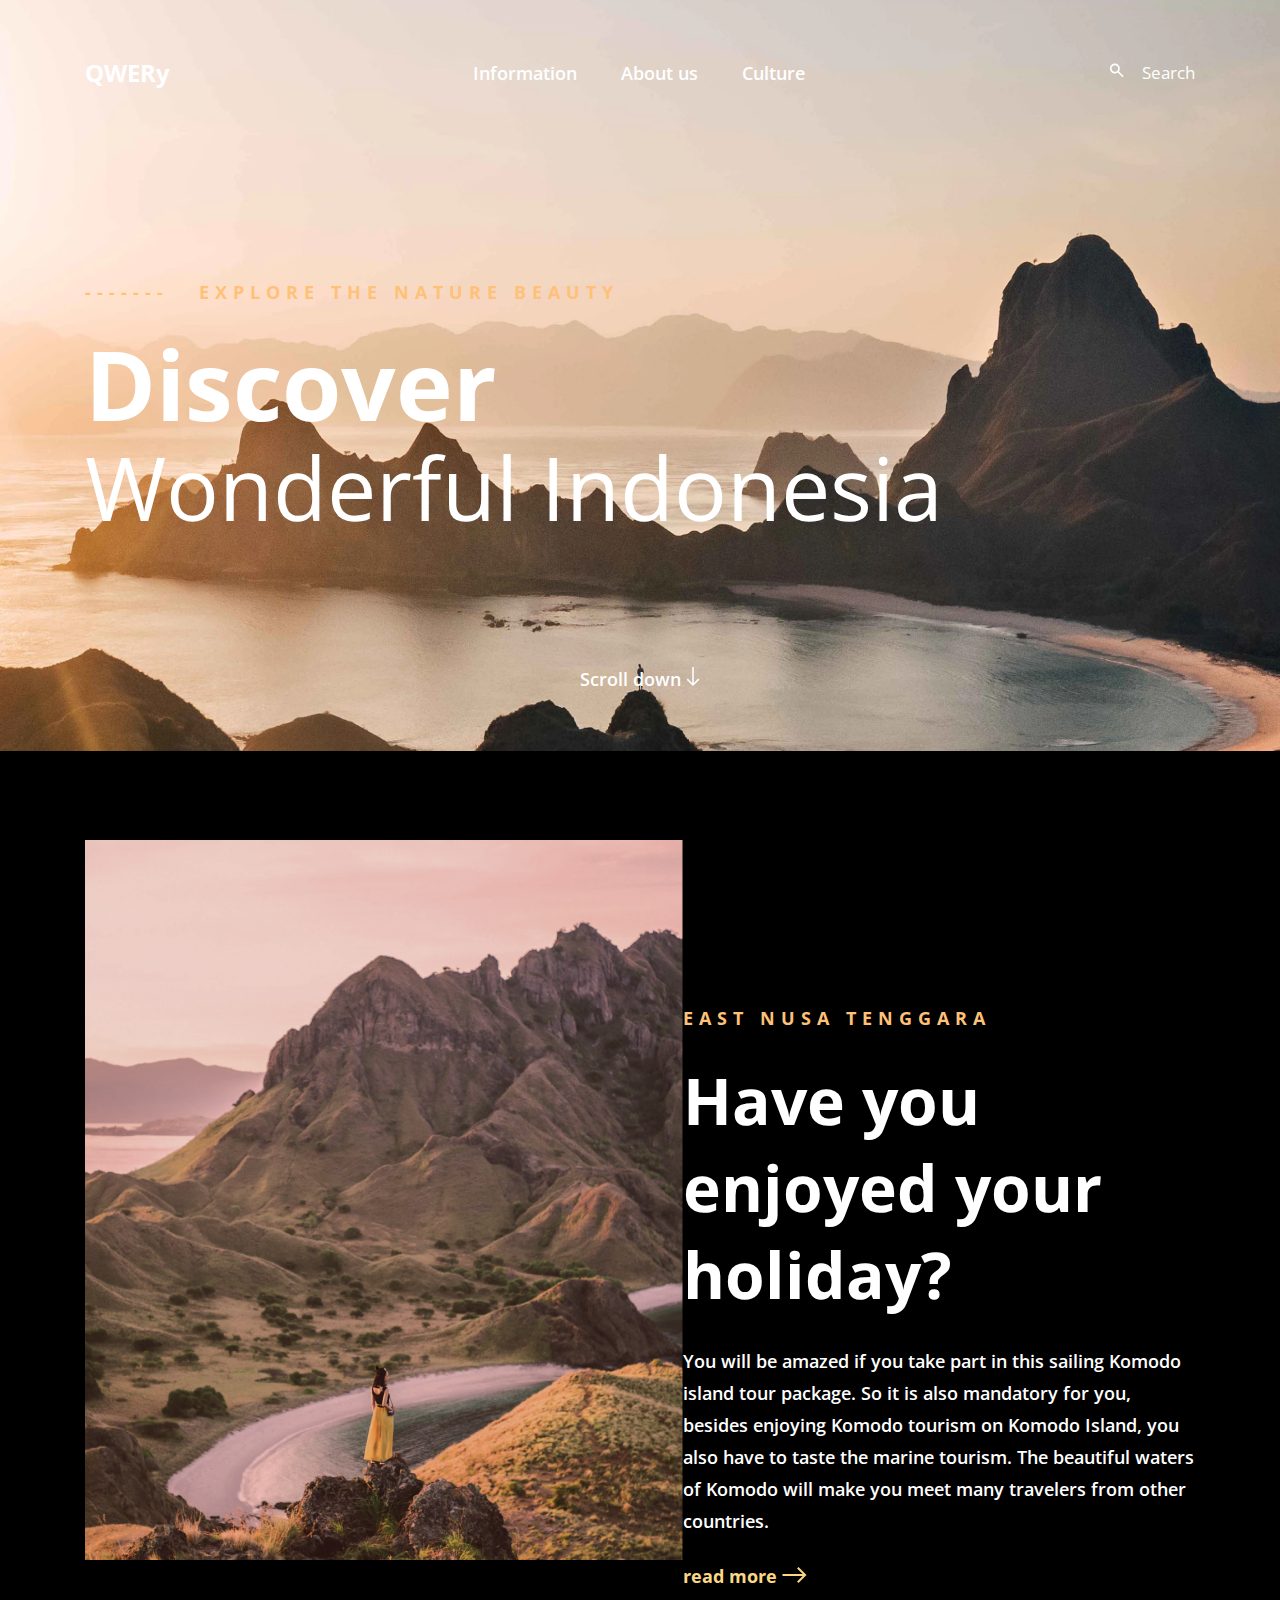
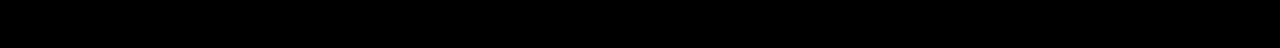
==== Lending_Discover/index.html @ babe7a5d "laid out 3 blocks" ====
<!DOCTYPE html>
<html lang="en">
<head>
    <meta charset="UTF-8">
    <meta name="viewport" content="width=device-width, initial-scale=1.0">
    <title>Document</title>
    <link rel="stylesheet" href="styles.css">
    <link rel="preconnect" href="https://fonts.googleapis.com">
<link rel="preconnect" href="https://fonts.gstatic.com" crossorigin>
<link href="https://fonts.googleapis.com/css2?family=Inter:wght@300;400;500;600;700;800&family=Open+Sans:wght@400;600;700;800&display=swap" rel="stylesheet">
</head>
<body>

    <section class="main_section">
        <!-- header -->
        <nav class="header">
            <div class="logo">QWERy</div>
            <div class="header_menu_bloc">
                <a href="" class="header_menu_bloc_btn">Information</a>
                <a href="" class="header_menu_bloc_btn">About us</a>
                <a href="" class="header_menu_bloc_btn">Culture</a>
            </div>
 
            <div class="header_menu_bloc_search">
                <div class="search_icon">
                    <img src="img/search_icon.svg" alt="" class="search_icon">
                </div>
                <div class="search_text">Search</div>
            </div>
        </nav>

        <div class="main_text_bloc">
            <div class="small_text"><span class="small_text_line">-------</span>explore the Nature Beauty</div>
            <div class="main_text"><span class="main_text_strong">Discover</span><br />
                Wonderful Indonesia</div>
        </div>

        <div class="scroll_down_btn">
            <a href="" class="scroll_down_tex">Scroll down</a>
            <img src="img/arrow_downward_24px.svg" alt="" class="scroll_down_icon">
        </div>
    </section>

    <!-- second_bloc -->
    <section class="second_bloc">
        <img src="img/second_bloc.png" alt="" class="second_bloc_img">
        <div class="second_bloc_text">
            <div class="small_text">EAST NUSA TENGGARA</div>
            <div class="second_bloc_text_title">Have you enjoyed your holiday?</div>
            <p class="second_bloc_text-dsc">
                You will be amazed if you take part in this sailing Komodo island tour package. So it is also mandatory for you, besides enjoying Komodo tourism on Komodo Island, you also have to taste the marine tourism.  The beautiful waters of Komodo will make you meet many travelers from other countries.
            </p>
            <a href="" class="small_text_link">read more <span class="arrow">
                <img src="img/arrow_gorizont.svg" alt=""></span>
            </a>
        </div>
    </section> 

    
</body>
</html>
---- Lending_Discover/styles.css ----
*,
*:before,
*:after {
    margin : 0;
    padding : 0;
    border: 0;
    box-sizing: border-box;
}
html,
body{
    /* height: 100%; */
    margin : 0;
    padding : 0;
}

section {
    padding: 60px 85px; 
}

.main_section {
    /* padding: 50px; */
    background: url(img/Rectangle\ 1.png) no-repeat center top fixed;
    -webkit-background-size: cover;
    -moz-background-size: cover;
    -o-background-size: cover;
    background-size: cover;
    z-index: 1000;
}

.header {
    display: flex;
    flex-direction: row;
    justify-content: space-between;
    height: 25px;
    align-items: center;
}
.logo {
    color: var(--Wei, #FFF);
    font-family: Open Sans;
    font-size: 24px;
    font-style: normal;
    font-weight: 700;
}
.header_menu_bloc_btn {
    color: #FFF;
    font-family: Open Sans;
    font-size: 18px;
    font-style: normal;
    font-weight: 600;
    text-decoration: none;
}
.header_menu_bloc_btn:nth-child(n + 2) {
    margin-left: 40px;
}
.header_menu_bloc_search {
    display: flex;
    flex-direction: row;
}
.search_text {
    color: #FFF;
    font-family: Open Sans;
    font-size: 17px;
    font-style: normal;
    font-weight: 400;
    margin-left: 15px;
}

.main_text_bloc {
    margin: 0 auto;
    align-items: center;
}
.small_text {
    color: #FFC178;
    font-family: Open Sans;
    font-size: 18px;
    font-style: normal;
    font-weight: 700;
    letter-spacing: 6px;
    text-transform: uppercase;
    margin-top: 195px;
}
.small_text_line {
    margin-right: 30px;
}
.main_text {
    color: var(--Wei, #FFF);
    font-family: Open Sans;
    font-size: 88px;
    font-style: normal;
    font-weight: 400;
    margin-top: 30px;
    line-height: 100px;
    }
.main_text_strong {
    color: var(--Wei, #FFF);
    font-family: Open Sans;
    font-size: 96px;
    font-style: normal;
    font-weight: 700;
}

.scroll_down_btn {
    text-align: center;
    margin-top: 125px;

}
.scroll_down_tex {
    color: #FFF;
    font-family: Open Sans;
    font-size: 18px;
    font-style: normal;
    font-weight: 600;
    text-decoration: none;
}
.scroll_down_icon {
    width: 16px;
    height: 24px;
    padding-top: 5px;
}

.second_bloc {
    display: flex;
    flex-direction: row;
    justify-content: space-between;
    align-items: center;
    background: #000;
}
.second_bloc_img {
    width: 598px;
    height: 720px;  
}
.second_bloc_text {
    max-width: 632px;
    display: flex;
    flex-direction: column;
    justify-content: center;
}
.second_bloc_text_title {
    color: #FFF;
    font-family: Open Sans;
    font-size: 64px;
    font-style: normal;
    font-weight: 700;
    margin-top: 27px;  
}
.second_bloc_text-dsc {
    color: #FFF;
    font-family: Open Sans;
    font-size: 18px;
    font-style: normal;
    font-weight: 600;
    line-height: 32px;
    margin-top: 27px;   
}
.small_text_link {
    color: var(--Accent, #FBD784);
    font-family: Open Sans;
    font-size: 18px;
    font-style: normal;
    font-weight: 700;
    margin-top: 27px;
    text-decoration: none;  
}
.arrow {
    margin-top: 10px;
}
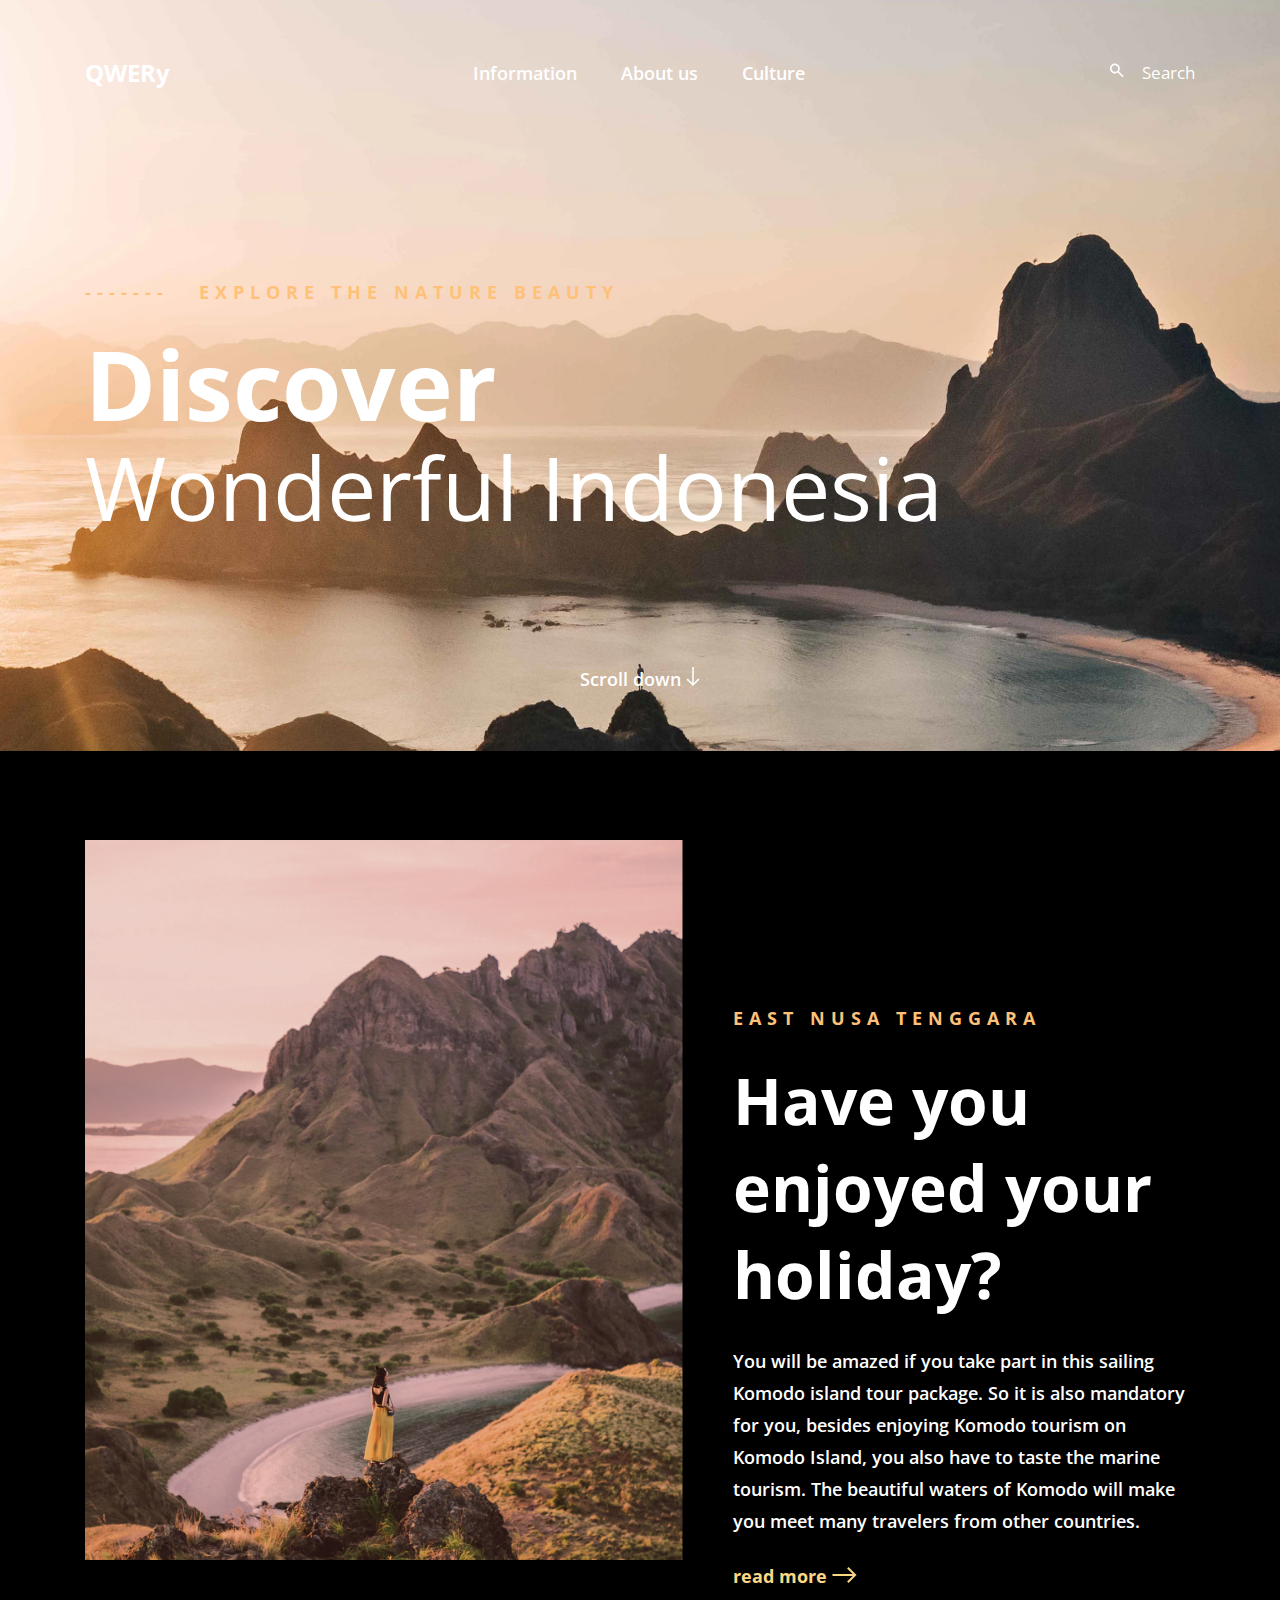
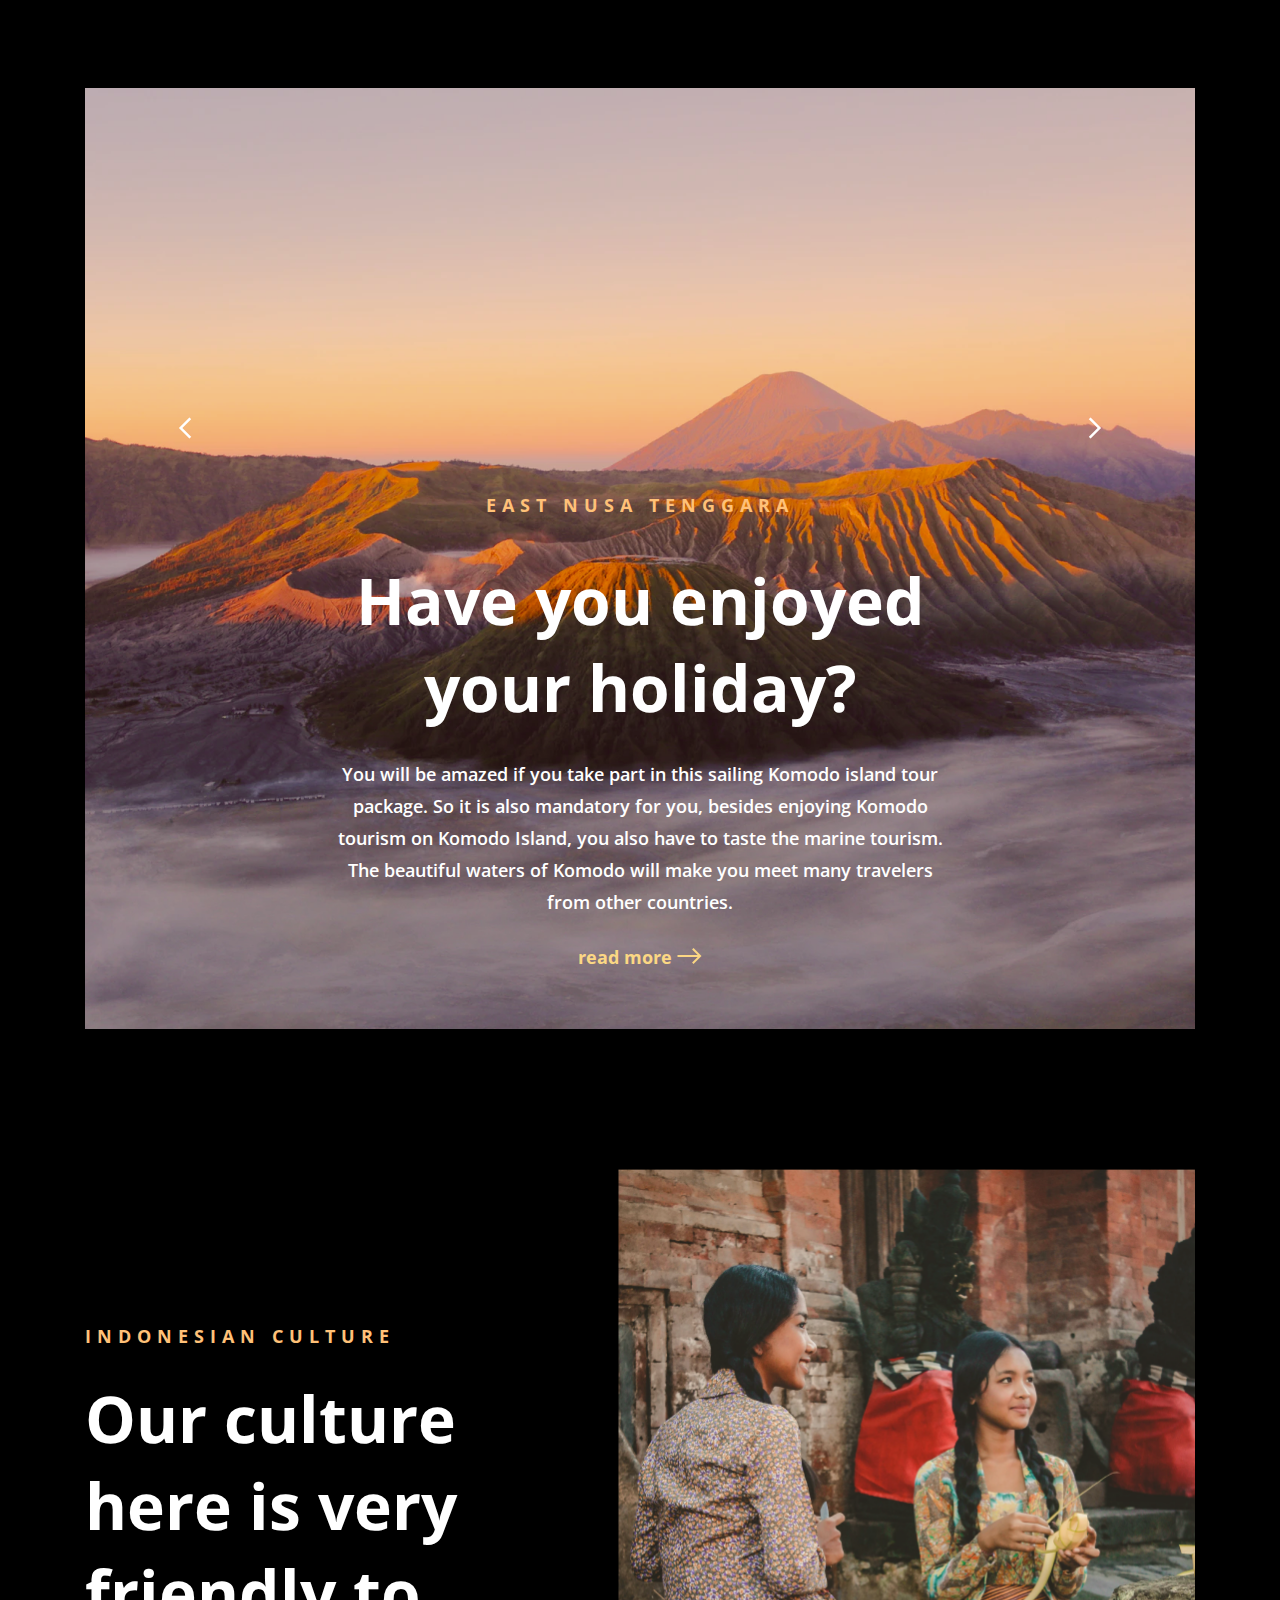
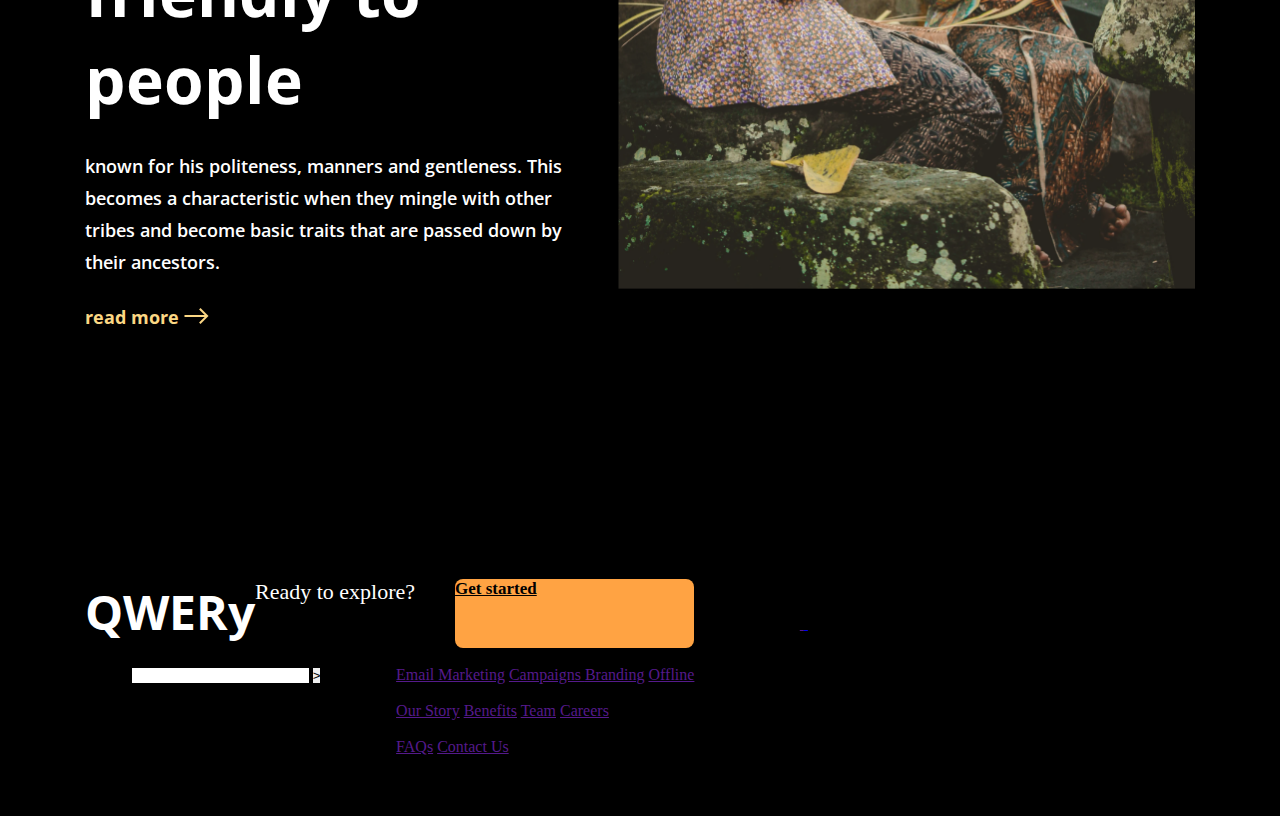
==== commit d18d46ce: "all is  ready" ====
--- a/Lending_Discover/index.html
+++ b/Lending_Discover/index.html
@@ -11,7 +11,7 @@
 </head>
 <body>
 
-    <section class="main_section">
+    <section class="header_section">
         <!-- header -->
         <nav class="header">
             <div class="logo">QWERy</div>
@@ -41,8 +41,10 @@
         </div>
     </section>
 
+    <section class="main_bloc">
+
     <!-- second_bloc -->
-    <section class="second_bloc">
+    <div class="second_bloc">
         <img src="img/second_bloc.png" alt="" class="second_bloc_img">
         <div class="second_bloc_text">
             <div class="small_text">EAST NUSA TENGGARA</div>
@@ -54,7 +56,114 @@
                 <img src="img/arrow_gorizont.svg" alt=""></span>
             </a>
         </div>
-    </section> 
+    </div>
+
+    <!-- slider -->
+    <div class="bg_slider">
+        <section class="slider">
+            <dsv class="slider_point">
+                <img src="img/chevron_big_left.png" alt="" class="slider_point_btn">
+                <img src="img/chevron_big_right.png" alt="" class="slider_point_btn">
+            </dsv>
+            <div class="slider_bloc_text">
+                <div class="slider_small_text">EAST NUSA TENGGARA</div>
+                <div class="slider_bloc_text_title">Have you enjoyed your holiday?</div>
+                <p class="slider_bloc_text-dsc">
+                    You will be amazed if you take part in this sailing Komodo island tour package. So it is also mandatory for you, besides enjoying Komodo tourism on Komodo Island, you also have to taste the marine tourism.  The beautiful waters of Komodo will make you meet many travelers from other countries.
+                </p>
+                <a href="" class="slider_text_link">read more <span class="arrow">
+                    <img src="img/arrow_gorizont.svg" alt=""></span>
+                </a>
+            </div>      
+        </section>
+    </div>
+
+    <!-- third_bloc -->
+    <div class="third_bloc">
+        <img src="img/third_bloc.png" alt="" class="second_bloc_img">
+        <div class="second_bloc_text third_bloc_text">
+            <div class="small_text">INDONESIAN CULTURE</div>
+            <div class="second_bloc_text_title">Our culture here is very friendly to people</div>
+            <p class="second_bloc_text-dsc">
+                known for his politeness, manners and gentleness. This becomes a characteristic when they mingle with other tribes and become basic traits that are passed down by their ancestors.            </p>
+            <a href="" class="small_text_link">read more <span class="arrow">
+                <img src="img/arrow_gorizont.svg" alt=""></span>
+            </a>
+        </div>
+    </div>
+
+    <!-- footer -->
+    <section class="footer">
+        <div class="footer_bloc">
+            <div class="footer_bloc_ferst">
+                <a href="" class="footer_logo">QWERy</a>
+                <div class="ready_bloc">
+                    <div class="ready_text">Ready to explore?</div>
+                    <div class="ready_btn">
+                        <a href="" class="ready_btn_text">Get started</a>
+                    </div>
+                </div>
+            </div>
+
+            <div class="footer_second_bloc">
+                <div class="email_bloc">
+                    <div class="email_title">Let's go on vacation, Make your day</div>
+                    <form action="" class="email_form">
+                        <label for="POST-name">Name:</label>
+                        <input id="GET-name" type="Email address" name="name" />
+                        <input type="submit" value=">" />
+                    </form>
+                </div>
+
+                <nav class="footer_menu">
+                    <div class="footer_menu_bloc">
+                        <div class="footer_menu_bloc_title">Services</div>
+                        <a href="" class="footer_menu_bloc_point">Email Marketing</a>
+                        <a href="" class="footer_menu_bloc_point">Campaigns </a>
+                        <a href="" class="footer_menu_bloc_point">Branding</a>
+                        <a href="" class="footer_menu_bloc_point">Offline</a>
+
+                        <div class="footer_menu_bloc_title">About</div>
+                        <a href="" class="footer_menu_bloc_point">Our Story</a>
+                        <a href="" class="footer_menu_bloc_point">Benefits</a>
+                        <a href="" class="footer_menu_bloc_point">Team</a>
+                        <a href="" class="footer_menu_bloc_point">Careers</a>
+
+                        <div class="footer_menu_bloc_title">Help</div>
+                        <a href="" class="footer_menu_bloc_point">FAQs</a>
+                        <a href="" class="footer_menu_bloc_point">Contact Us</a>
+                        <a href="" class="footer_menu_bloc_point"></a>
+                        <a href="" class="footer_menu_bloc_point"></a>
+                    </div>
+                </nav>
+            </div>
+        </div>
+
+        <div class="footer_contacts">
+            <div class="footer_contacts_compani">
+                <div class="footer_contacts_terms">Terms & Conditions</div>
+                <div class="footer_contacts_policy">Privacy Policy</div>
+            </div>
+            <div class="footer_contacts_social">
+                <a href="" class="icon">
+                    <img src="https://cdn.icon-icons.com/icons2/840/PNG/512/LinkedIn_icon-icons.com_66925.png" alt="" class="footer_contacts_social_icon"></img>
+                </a>
+                <a href="https://cdn.icon-icons.com/icons2/840/PNG/512/LinkedIn_icon-icons.com_66925.png" class="icon">
+                    <img src="" alt="" class="footer_contacts_social_icon"></img>
+                </a>
+                <a href="https://cdn.icon-icons.com/icons2/840/PNG/512/LinkedIn_icon-icons.com_66925.png" class="icon">
+                    <img src="" alt="" class="footer_contacts_social_icon"></img>
+                </a>
+            </div>           
+        </div>
+
+        <div class="footer_copyright">Copyright 2021 QWERy</div>
+
+    </section>
+
+    </section>
+
+
 
     
 </body>
--- a/Lending_Discover/styles.css
+++ b/Lending_Discover/styles.css
@@ -17,7 +17,7 @@
     padding: 60px 85px; 
 }
 
-.main_section {
+.header_section {
     /* padding: 50px; */
     background: url(img/Rectangle\ 1.png) no-repeat center top fixed;
     -webkit-background-size: cover;
@@ -65,6 +65,10 @@
     margin-left: 15px;
 }
 
+.main_bloc {
+    /* margin-top: 100px; */
+    background: #000;
+}
 .main_text_bloc {
     margin: 0 auto;
     align-items: center;
@@ -121,9 +125,10 @@
 .second_bloc {
     display: flex;
     flex-direction: row;
-    justify-content: space-between;
-    align-items: center;
-    background: #000;
+    justify-content: center;
+    align-items: center;
+    /* align-content: center; */
+    /* background: #000; */
 }
 .second_bloc_img {
     width: 598px;
@@ -133,7 +138,7 @@
     max-width: 632px;
     display: flex;
     flex-direction: column;
-    justify-content: center;
+    margin-left: 50px;
 }
 .second_bloc_text_title {
     color: #FFF;
@@ -163,4 +168,145 @@
 }
 .arrow {
     margin-top: 10px;
+}
+
+.bg_slider {
+    background: #000;
+}
+.slider {
+    background: url(img/slider.png) no-repeat center;
+    max-width: 1461px;
+    margin: 0 auto;
+    margin-top: 100px;
+}
+/* .gradient {
+    background: transparent;
+    background-image: linear-gradient(to left, #11de93, #0e7ad6);
+    opacity: 0.8;
+} */
+.slider_point {
+    display: flex;
+    flex-direction: row;
+    justify-content: space-between;
+    margin-top: 265px;
+}
+.slider_bloc_text {
+    max-width: 632px;
+    display: flex;
+    flex-direction: column;
+    margin: 0 auto;
+    text-align: center;
+}
+.slider_small_text {
+    color: #FFC178;
+    font-family: Open Sans;
+    font-size: 18px;
+    font-style: normal;
+    font-weight: 700;
+    letter-spacing: 6px;
+    text-transform: uppercase;
+    margin-top: 50px;
+}
+.slider_bloc_text_title {
+    color: #FFF;
+    font-family: Open Sans;
+    font-size: 64px;
+    font-style: normal;
+    font-weight: 700;
+    margin-top: 40px;  
+}
+.slider_bloc_text-dsc {
+    color: #FFF;
+    font-family: Open Sans;
+    font-size: 18px;
+    font-style: normal;
+    font-weight: 600;
+    line-height: 32px;
+    margin-top: 27px;   
+}
+.slider_text_link {
+    color: var(--Accent, #FBD784);
+    font-family: Open Sans;
+    font-size: 18px;
+    font-style: normal;
+    font-weight: 700;
+    margin-top: 27px;
+    text-decoration: none;  
+}
+.arrow {
+    margin-top: 10px;
+}
+
+.third_bloc {
+    display: flex;
+    flex-direction: row;
+    justify-content: center;
+    align-items: center;
+    flex-direction: row-reverse;
+    margin-top: 100px;
+}
+.third_bloc_text {
+    margin-left: 0;
+    margin-right: 50px;
+}
+
+.footer {
+    display: flex;
+    flex-direction: row;
+    justify-content: space-between;
+    padding: 0;
+    margin-top: 250px;
+}
+.footer_bloc_ferst {
+    display: flex;
+    flex-direction: row;
+    justify-content: space-between;  
+}
+.footer_logo {
+    color: var(--Wei, #FFF);
+    font-family: Open Sans;
+    font-size: 48px;
+    font-style: normal;
+    font-weight: 700;
+    line-height: normal;
+    text-decoration: none;
+}
+.ready_bloc {
+    display: flex;
+    flex-direction: row;
+}
+.ready_text {
+    color: #FFF;
+    font-family: DM Sans;
+    font-size: 22px;
+    font-style: normal;
+    font-weight: 400;
+    line-height: normal;
+}
+.ready_btn {
+    width: 239.35px;
+    height: 69.136px;
+    border-radius: 8px;
+    background: #FFA343;
+    text-decoration: none;
+    margin-left: 40px;
+    align-items: center;
+}
+.ready_btn_text {
+    color: #000;
+    font-family: DM Sans;
+    font-size: 17px;
+    font-style: normal;
+    font-weight: 700;
+    margin: 0 auto;
+}
+
+.footer_second_bloc {
+    display: flex;
+    flex-direction: row;
+    justify-content: space-between;  
+}
+
+.icon {
+    height: 25px;
 }